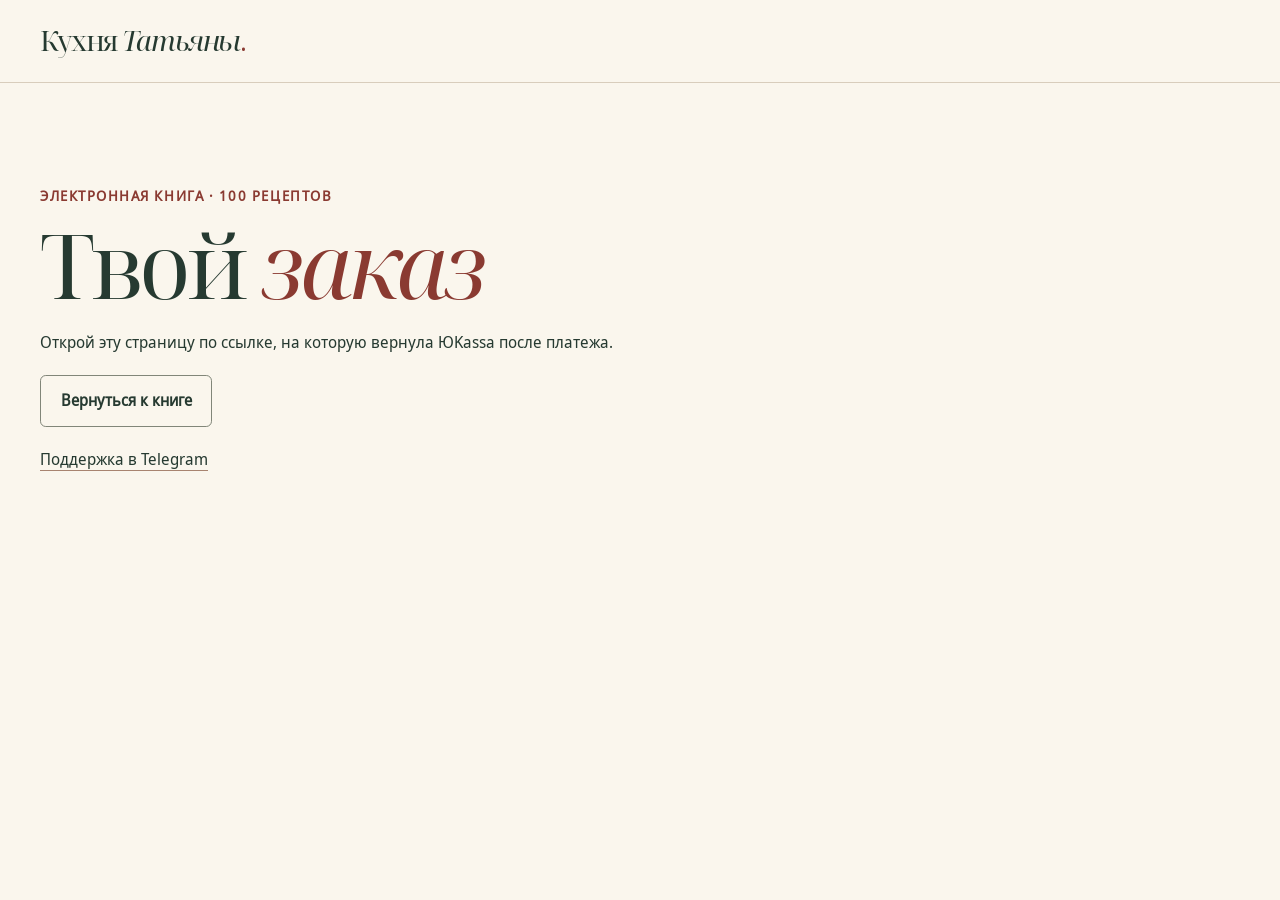
==== spasibo/index.html @ e4c2779b "Publish the Kuhnya Tatiany storefront" ====
<!doctype html>
<html lang="ru">
<head>
  <meta charset="utf-8">
  <meta name="viewport" content="width=device-width, initial-scale=1">
  <meta name="robots" content="noindex">
  <meta name="referrer" content="no-referrer">
  <title>Твой заказ · Кухня Татьяны</title>
  <link rel="stylesheet" href="/styles.css">
  <script src="/checkout.js" defer></script>
</head>
<body>
  <header class="header">
    <div class="wrap header-inner"><a class="mark" href="/">Кухня <i>Татьяны</i><span>.</span></a></div>
  </header>
  <main class="wrap section delivery" id="book-delivery">
    <p class="caption">Электронная книга · 100 рецептов</p>
    <h1>Твой <em>заказ</em></h1>
    <p role="status">Проверяем статус заказа…</p>
    <noscript>Включи JavaScript для проверки платежа и скачивания PDF.</noscript>
    <div class="offer-actions">
      <a class="button button-primary" id="download-book" rel="noreferrer" hidden>Скачать книгу в PDF</a>
      <button class="button button-outline" type="button" id="check-book-payment" hidden>Проверить снова</button>
      <a class="button button-outline" href="/#book">Вернуться к книге</a>
    </div>
    <p><a class="underlink" href="https://t.me/foodnutric_bot">Поддержка в Telegram</a></p>
  </main>
</body>
</html>
---- styles.css ----
@font-face {
  font-family: Recipe Serif;
  src: url("assets/heading.woff") format("woff");
  font-display: swap;
}
@font-face {
  font-family: Recipe Serif;
  src: url("assets/heading-italic.woff") format("woff");
  font-style: italic;
  font-display: swap;
}
@font-face {
  font-family: Recipe Sans;
  src: url("assets/body.woff") format("woff");
  font-display: swap;
}

:root {
  color-scheme: light;
  --paper: #faf6ed;
  --cream: #fffaf0;
  --ink: #263a31;
  --dark: #23362e;
  --muted: #565e52;
  --wine: #8a3a31;
  --wine-hover: #713027;
  --gold: #eccb99;
  --stone: #e5d9c7;
  --line: #d8cdbc;
  --sans: "Recipe Sans", system-ui, sans-serif;
  --serif: "Recipe Serif", Georgia, serif;
}

*, *::before, *::after { box-sizing: border-box; }
html { scroll-behavior: smooth; }
body {
  margin: 0;
  background: var(--paper);
  color: var(--ink);
  font: 1rem/1.56 var(--sans);
  -webkit-font-smoothing: antialiased;
}
img { display: block; max-width: 100%; }
p, h1, h2, h3, figure { margin: 0; }
a { color: inherit; }
button, input { font: inherit; }
button { cursor: pointer; }
[hidden] { display: none !important; }
:focus-visible { outline: 3px solid #b96145; outline-offset: 4px; }
.skip {
  position: absolute;
  z-index: 5;
  top: .5rem;
  left: .5rem;
  padding: .6rem 1rem;
  background: var(--cream);
  transform: translateY(-180%);
}
.skip:focus { transform: none; }
.wrap { width: min(100% - 5rem, 78rem); margin-inline: auto; }
.section { padding-block: clamp(4rem, 8vw, 7.5rem); }
h1, h2, h3 { font-family: var(--serif); font-weight: normal; }
h1, h2 { letter-spacing: -.048em; }
h1 { font-size: clamp(4.5rem, 7vw, 7.1rem); line-height: .99; }
h2 { font-size: clamp(2.8rem, 5.3vw, 5.2rem); line-height: 1.05; }
h3 { font-size: clamp(1.47rem, 2.4vw, 2.06rem); line-height: 1.16; letter-spacing: -.025em; }
h1 em, h2 em { color: var(--wine); font-weight: normal; }
.caption {
  color: var(--wine);
  font-size: .875rem;
  font-weight: 700;
  letter-spacing: .11em;
  text-transform: uppercase;
}
.small-note { color: var(--muted); font-size: .91rem; }
.header { border-bottom: 1px solid var(--line); }
.header-inner, .footer-inner {
  min-height: 5.1rem;
  display: flex;
  justify-content: space-between;
  align-items: center;
  gap: 2rem;
}
.mark {
  color: var(--ink);
  white-space: nowrap;
  text-decoration: none;
  font: 1.73rem/1 var(--serif);
  letter-spacing: -.05em;
}
.mark i { font-weight: normal; }
.mark span { color: var(--wine); }
nav { display: flex; gap: clamp(1.25rem, 3vw, 3rem); align-items: center; }
nav a { font-size: .98rem; text-decoration: none; }
nav a:hover, .underlink:hover { color: var(--wine); }
.button {
  display: inline-flex;
  min-height: 3.25rem;
  justify-content: center;
  align-items: center;
  padding: .82rem 1.22rem;
  border: 1px solid transparent;
  border-radius: .36rem;
  font-size: .97rem;
  font-weight: 700;
  line-height: 1.25;
  text-align: center;
  text-decoration: none;
  transition: background .18s ease, color .18s ease, border-color .18s ease;
}
.button-primary { background: var(--wine); color: white; }
.button-primary:hover { background: var(--wine-hover); }
.button-outline { border-color: #818679; color: var(--ink); background: transparent; }
.button-outline:hover { border-color: var(--ink); background: var(--stone); }
.button-light { background: var(--cream); color: var(--dark); }
.button-light:hover { background: var(--gold); }
.header-cta { min-height: 2.75rem; font-size: .93rem; }
.underlink { text-decoration: underline; text-underline-offset: .3em; text-decoration-color: #a88470; }

.hero {
  display: grid;
  grid-template-columns: 1fr 1.02fr;
  gap: clamp(2rem, 5.5vw, 5.6rem);
  align-items: center;
  min-height: 37rem;
  padding-block: clamp(3.1rem, 6vw, 5.4rem);
}
.hero h1 { margin-block: .92rem 1.5rem; }
.hero-lead { max-width: 29rem; color: var(--muted); font-size: clamp(1.08rem, 1.62vw, 1.27rem); line-height: 1.53; }
.hero-lead strong { color: var(--ink); }
.hero-actions, .sample-actions { display: flex; flex-wrap: wrap; align-items: center; gap: .8rem 1.25rem; margin-block: 1.65rem .65rem; }
.hero-art { position: relative; min-width: 0; }
.hero-photo {
  overflow: hidden;
  aspect-ratio: 1.12;
  border-radius: 5.5rem .45rem .45rem .45rem;
  background: #b89370;
}
.hero-photo img { width: 100%; height: 100%; object-fit: cover; object-position: 58% 51%; }
.cover {
  position: absolute;
  width: clamp(8.4rem, 34%, 13.7rem);
  height: auto;
  left: -1.7rem;
  bottom: 1.8rem;
  transform: rotate(-6deg);
  border-radius: .22rem;
  box-shadow: 0 1.05rem 2.55rem #20180e63, 0 .2rem .5rem #1e1b1240;
}
.hero-art figcaption { color: var(--muted); text-align: right; font-size: .85rem; padding: .65rem 0 0 5.2rem; }
.hero-art figcaption span { margin-inline: .18em; color: var(--wine); }
.facts {
  margin: 0;
  display: grid;
  grid-template-columns: repeat(3, 1fr);
  padding: 0;
  list-style: none;
  border-block: 1px solid var(--line);
}
.facts li { display: flex; align-items: center; justify-content: center; gap: 1rem; min-height: 6.25rem; }
.facts li + li { border-left: 1px solid var(--line); }
.facts strong { font: 3.4rem/.9 var(--serif); color: var(--wine); letter-spacing: -.05em; }
.facts span { font-size: .98rem; line-height: 1.33; }

.section-head { display: flex; align-items: flex-end; justify-content: space-between; gap: 2rem; margin-bottom: 2.1rem; }
.section-head p { max-width: 18rem; color: var(--muted); padding-bottom: .3rem; }
.meal-grid { display: grid; grid-template-columns: repeat(3, 1fr); gap: clamp(.9rem, 2.25vw, 1.75rem); }
.meal { min-width: 0; }
.meal > a { display: block; height: 100%; text-decoration: none; border-bottom: 1px solid var(--line); }
.meal img { width: 100%; height: auto; aspect-ratio: 1.21; object-fit: cover; border-radius: .4rem; }
.meal-body { padding: 1.06rem 0 1.5rem; }
.meal-meta { display: flex; justify-content: space-between; gap: .5rem; color: var(--wine); font-size: .87rem; font-weight: 700; margin-bottom: .55rem; }
.meal h3 { margin-bottom: .55rem; }
.meal a:hover h3 { color: var(--wine); }
.meal-body p { color: var(--muted); }

.inside { background: var(--dark); color: var(--cream); }
.inside-inner { display: grid; grid-template-columns: 1.05fr 1fr; align-items: center; gap: clamp(2.5rem, 7vw, 7.25rem); }
.inside .caption, .inside h2 em { color: var(--gold); }
.inside h2 { margin: .6rem 0 1.1rem; }
.inside-copy > p:not(.caption, .current-recipe, .small-note) { max-width: 30rem; color: #e5ddce; font-size: 1.1rem; }
.tabs { display: flex; gap: .55rem; flex-wrap: wrap; margin-top: 1.6rem; }
.tabs button {
  min-height: 2.88rem;
  padding: .55rem .97rem;
  border: 1px solid #a9b1a2;
  border-radius: .28rem;
  color: inherit;
  background: transparent;
  font-size: .96rem;
}
.tabs button[aria-pressed="true"] { background: var(--gold); border-color: var(--gold); color: var(--dark); }
.tabs button:hover:not([aria-pressed="true"]) { background: #405247; }
.current-recipe { font-size: 1.11rem; margin-top: .82rem; }
.inside .small-note { color: #ddd2bf; }
.inside .underlink { text-decoration-color: var(--gold); }
.inside .underlink:hover { color: var(--gold); }
.sample-visual { display: grid; justify-content: center; align-items: center; }
.page-open {
  display: block;
  width: min(100%, 24rem);
  margin-inline: auto;
  padding: .52rem;
  border-radius: .38rem;
  background: #ebdeca;
  box-shadow: 0 1rem 2rem #0c201878;
}
.page-open img { height: auto; width: 100%; border: 1px solid #c7b9a1; }

.offer h2 { margin: 0 0 1.05rem; }
.book-band { background: #ede2d1; }
.book-band-inner { display: grid; grid-template-columns: minmax(0, .91fr) minmax(0, 1.2fr); align-items: center; gap: clamp(1.65rem, 8vw, 8rem); padding-block: clamp(3rem, 6.5vw, 6rem); }
.author-photo { width: min(100%, 27rem); aspect-ratio: 1; height: auto; object-fit: cover; object-position: center 25%; border-radius: 48% 48% .4rem .4rem; }
.offer > p:not(.small-note) { max-width: 31rem; color: var(--muted); font-size: 1.1rem; }
.price { display: flex; align-items: center; flex-wrap: wrap; gap: .6rem 1rem; margin: 1.45rem 0 1.2rem; }
.price span { color: var(--wine); font: 2.9rem/1 var(--serif); letter-spacing: -.04em; }
.price small { color: var(--muted); font-size: .91rem; }
.offer .small-note { margin-top: .68rem; }
.faq { display: grid; grid-template-columns: minmax(0, .85fr) minmax(0, 1.2fr); gap: 2rem; }
.faq-list { border-top: 1px solid var(--line); }
.faq-list details { border-bottom: 1px solid var(--line); }
.faq-list summary { cursor: pointer; }
.faq-list summary { padding-block: .95rem; font-weight: 700; }
.faq-list details p { margin-bottom: 1rem; max-width: 35rem; color: var(--muted); }
footer { border-top: 1px solid var(--line); }

dialog {
  width: min(100% - 1.4rem, 42rem);
  max-height: 90dvh;
  border: 1px solid var(--line);
  border-radius: .45rem;
  background: var(--paper);
  color: var(--ink);
  padding: 0;
  box-shadow: 0 1.2rem 3rem #19241d50;
}
dialog::backdrop { background: #142219a8; }
.dialog-toolbar {
  position: sticky;
  z-index: 1;
  top: 0;
  display: flex;
  justify-content: flex-end;
  padding: .7rem 1rem;
  background: var(--paper);
  border-bottom: 1px solid var(--line);
}
.dialog-toolbar .button { min-height: 2.6rem; padding: .53rem .85rem; }
#dialog-recipe { padding: 1.35rem clamp(1rem, 4.5vw, 2.3rem) 2.2rem; }
#dialog-recipe h2 { font-size: clamp(2.04rem, 5vw, 3.1rem); }
#dialog-meta { margin-block: .65rem 1.35rem; color: var(--wine); }
#dialog-recipe h3 { margin-top: 1.15rem; }
#dialog-recipe ul, #dialog-recipe ol { padding-left: 1.35rem; }
#dialog-recipe li + li { margin-top: .4rem; }
.dialog-tip { color: var(--wine); }
#dialog-equipment { margin-top: .9rem; color: var(--muted); }

@media (max-width: 67rem) {
  .wrap { width: calc(100% - 3.4rem); }
  .hero { gap: 2.3rem; min-height: auto; }
  .hero h1 { font-size: clamp(3.8rem, 8.1vw, 5.9rem); }
  .cover { left: -.85rem; }
}

@media (max-width: 49rem) {
  .wrap { width: calc(100% - 2.25rem); }
  .header-inner, .footer-inner { gap: 1rem; min-height: 4.3rem; }
  .header nav { display: none; }
  .hero { grid-template-columns: minmax(0, 1fr); gap: 2rem; padding-block: 2.25rem 2.1rem; }
  .hero h1 { font-size: clamp(3.72rem, 10.8vw, 5.25rem); margin-bottom: 1.1rem; }
  .hero-photo { aspect-ratio: 1.24; border-top-left-radius: 4rem; }
  .hero-lead { font-size: 1.13rem; }
  .cover { width: 31%; left: .15rem; bottom: 1.5rem; max-width: 12rem; }
  .facts li { flex-direction: column; align-items: flex-start; padding: .8rem .55rem 1rem; gap: .39rem; text-align: left; min-height: auto; }
  .facts strong { font-size: 2.7rem; }
  .facts span { font-size: .87rem; }
  .facts span br { display: none; }
  .section { padding-block: 3.7rem; }
  .section-head { align-items: flex-start; flex-direction: column; gap: .8rem; }
  .section-head p { max-width: 21rem; }
  .inside-inner, .book-band-inner, .faq { grid-template-columns: minmax(0, 1fr); }
  .inside-inner { gap: 1.95rem; }
  .meal-grid { gap: .8rem; }
  .meal h3 { font-size: 1.45rem; }
  .meal-meta { display: block; }
  .meal-meta span { display: block; }
  .book-band-inner { gap: 1.6rem; }
  .author-photo { width: min(70%, 16rem); }
}
@media (max-width: 33rem) {
  .header-cta { padding-inline: .56rem; font-size: .87rem; }
  .mark { font-size: 1.43rem; }
  .meal-grid { grid-template-columns: minmax(0, 1fr); gap: 1.1rem; }
  .meal > a { display: grid; grid-template-columns: 6.9rem minmax(0, 1fr); align-items: center; gap: 1rem; padding-bottom: 1.05rem; }
  .meal img { aspect-ratio: 1; }
  .meal-body { padding: 0; }
  .meal h3 { margin-bottom: .32rem; }
  .meal-body p { font-size: .94rem; }
  .meal-meta { display: flex; flex-wrap: wrap; gap: .16rem .5rem; margin-bottom: .35rem; }
  .hero-actions, .sample-actions { gap: .65rem 1rem; }
  .hero-art figcaption { font-size: .81rem; }
  .footer-inner nav { gap: .8rem; }
  .footer-inner nav a { font-size: .87rem; }
}
@media (max-width: 24rem) {
  .header-inner { gap: .45rem; }
  .mark { font-size: 1.23rem; }
  .header-cta { font-size: .8rem; }
  .facts span { font-size: .81rem; }
  .hero h1 { font-size: clamp(2.9rem, 14vw, 3.7rem); }
  .meal > a { grid-template-columns: 5.4rem minmax(0, 1fr); gap: .7rem; }
}
@media (prefers-reduced-motion: reduce) {
  *, *::before, *::after { scroll-behavior: auto !important; transition: none !important; }
}

.shop-footer .footer-inner { flex-wrap: wrap; }
.shop-footer nav { flex-wrap: wrap; gap: .7rem 1.55rem; }
.seller-details {
  display: flex;
  flex-wrap: wrap;
  justify-content: space-between;
  gap: .3rem 1.5rem;
  padding-block: .8rem 1.45rem;
  border-top: 1px solid var(--line);
  color: var(--muted);
  font-size: .9rem;
}
.offer-actions { display: flex; flex-wrap: wrap; align-items: center; gap: .65rem 1.1rem; }
@media (max-width: 49rem) {
  .shop-footer .footer-inner { flex-direction: column; align-items: flex-start; justify-content: flex-start; padding-block: 1.1rem; }
}

.hero h1 { font-size: clamp(3.45rem, 6.65vw, 6.4rem); }
.contents {
  display: grid;
  grid-template-columns: minmax(0, 1.24fr) minmax(0, .76fr);
  align-items: start;
  gap: clamp(2rem, 7vw, 7rem);
}
.contents-lead { max-width: 36rem; margin-top: 1.1rem; color: var(--muted); }
.dinner-list { margin: 1.4rem 0 1rem; padding: 0; list-style: none; }
.dinner-list li {
  display: flex;
  align-items: baseline;
  justify-content: space-between;
  gap: .65rem 1rem;
  border-top: 1px solid var(--line);
  padding: .72rem 0;
}
.dinner-list li:last-child { border-bottom: 1px solid var(--line); }
.dinner-list li span:last-child { color: var(--wine); white-space: nowrap; }
.chapter-details summary { cursor: pointer; padding-block: .45rem; color: var(--wine); font-weight: 700; }
.chapter-details dl { margin: .4rem 0 0; }
.chapter-details dl div { padding: .47rem 0; }
.chapter-details dt { font-weight: 700; }
.chapter-details dd { margin: 0; color: var(--muted); }
.dinner-visual { max-width: 23rem; justify-self: center; align-self: center; }
.dinner-visual img { width: 100%; height: auto; border: 1px solid var(--line); border-radius: .25rem; }
.dinner-visual figcaption { margin-top: .55rem; color: var(--muted); text-align: center; font-size: .9rem; }
.offer-cover { width: min(100%, 19rem); height: auto; justify-self: center; border-radius: .26rem; box-shadow: 0 .9rem 2rem #282c2636; }
.offer-list { padding-left: 1.17rem; margin-block: 1rem; max-width: 38rem; }
.offer-list li + li { margin-top: .35rem; }
.offer-status { margin: .85rem 0 .65rem; }
#dialog-meta { margin-bottom: .25rem; }
#dialog-nutrition { margin-bottom: 1.2rem; }
.dialog-book { display: inline-block; margin-top: 1.2rem; }
@media (max-width: 49rem) {
  .hero h1 { font-size: clamp(3.25rem, 10.5vw, 5.25rem); }
  .hero-art { max-width: 35rem; }
  .contents { grid-template-columns: minmax(0, 1fr); }
  .dinner-visual { width: min(100%, 19rem); }
  .offer-cover { width: min(58%, 14.5rem); justify-self: start; }
}
@media (max-width: 24rem) {
  .hero h1 { font-size: clamp(2.72rem, 12vw, 3.55rem); }
  .hero-actions .button { padding-inline: .72rem; }
}

.checkout-form { max-width: 28rem; display: grid; gap: .65rem; margin-block: 1rem; }
.checkout-form label { font-weight: 700; }
.checkout-form input {
  min-height: 3.05rem;
  inline-size: 100%;
  padding: .55rem .8rem;
  border: 1px solid var(--line);
  border-radius: .36rem;
  background: var(--cream);
  color: inherit;
}
.checkout-form button:disabled { opacity: .67; cursor: wait; }
.checkout-error { color: var(--wine); font-weight: 700; }
.delivery h1 { margin-block: .8rem 1.35rem; }
.delivery .offer-actions { margin-block: 1.25rem; }
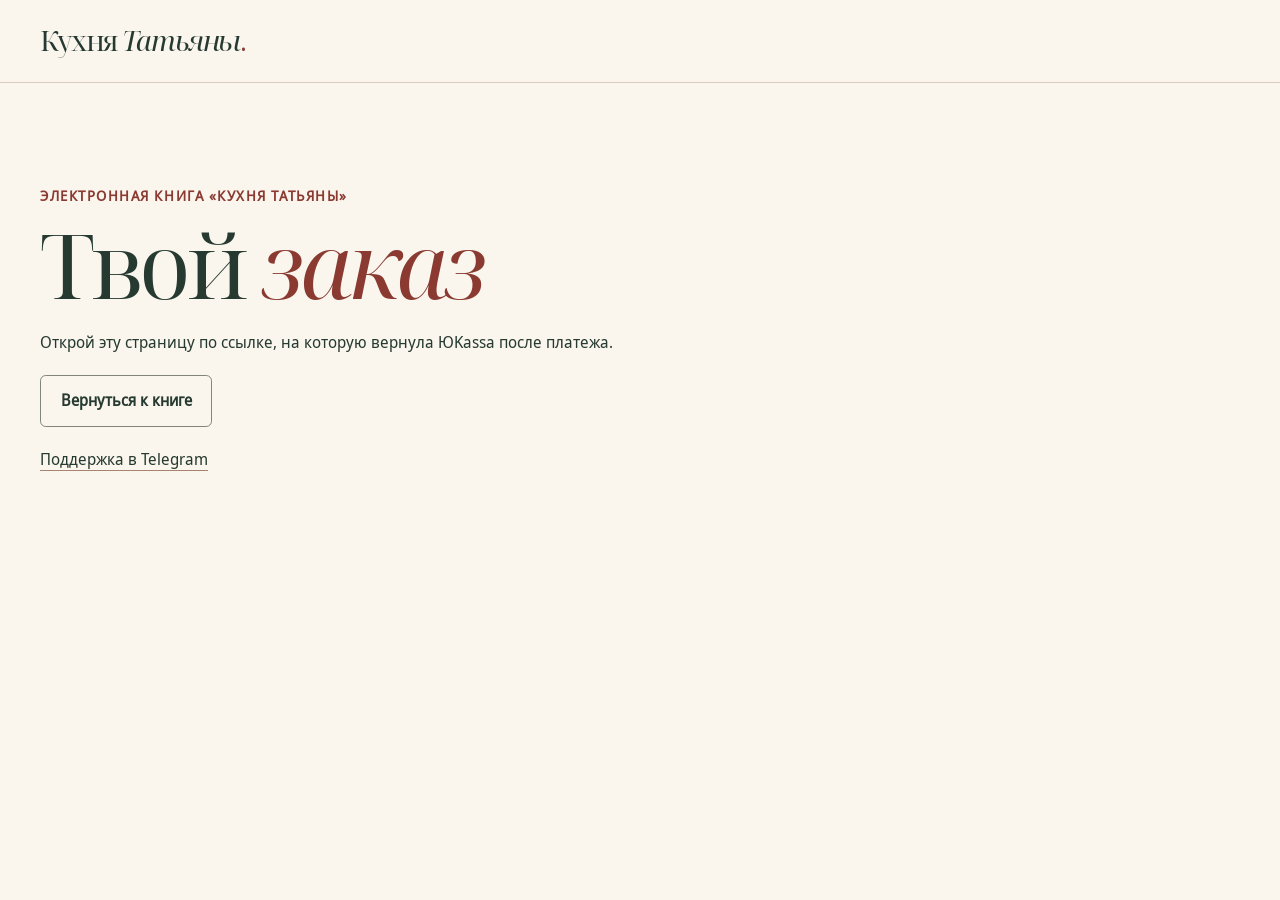
==== commit 810cc908: "Show the illustrated 50-recipe cookbook bonus" ====
--- a/spasibo/index.html
+++ b/spasibo/index.html
@@ -14,7 +14,7 @@
     <div class="wrap header-inner"><a class="mark" href="/">Кухня <i>Татьяны</i><span>.</span></a></div>
   </header>
   <main class="wrap section delivery" id="book-delivery">
-    <p class="caption">Электронная книга · 100 рецептов</p>
+    <p class="caption">Электронная книга «Кухня Татьяны»</p>
     <h1>Твой <em>заказ</em></h1>
     <p role="status">Проверяем статус заказа…</p>
     <noscript>Включи JavaScript для проверки платежа и скачивания PDF.</noscript>
--- a/styles.css
+++ b/styles.css
@@ -362,6 +362,34 @@
 .offer-list { padding-left: 1.17rem; margin-block: 1rem; max-width: 38rem; }
 .offer-list li + li { margin-top: .35rem; }
 .offer-status { margin: .85rem 0 .65rem; }
+.hero-bonus-link {
+  display: inline-block;
+  margin-top: .45rem;
+  color: var(--ink);
+  font-size: .95rem;
+  font-weight: 600;
+  text-underline-offset: .26em;
+}
+.hero-bonus-link span { margin-inline-start: .3em; }
+.bonus { background: #e9e9dd; }
+.bonus .section-head p { max-width: 21rem; }
+.bonus-grid { display: grid; grid-template-columns: repeat(2, minmax(0, 1fr)); gap: 1.25rem; }
+.bonus-card {
+  min-width: 0;
+  overflow: hidden;
+  border: 1px solid var(--line);
+  border-radius: .55rem;
+  background: #fffcf5;
+}
+.bonus-card img { width: 100%; height: auto; aspect-ratio: 680 / 426; object-fit: cover; }
+.bonus-card-copy { padding: clamp(1.25rem, 3vw, 2.1rem); }
+.bonus-card h3 { font: clamp(1.7rem, 3vw, 2.4rem)/1.08 var(--serif); color: var(--ink); }
+.bonus-card ul { margin: .8rem 0 0; padding-inline-start: 1.15rem; color: var(--muted); }
+.bonus-card li + li { margin-top: .38rem; }
+.bonus-cta { margin-top: 1.45rem; }
+@media (max-width: 40rem) {
+  .bonus-grid { grid-template-columns: minmax(0, 1fr); }
+}
 #dialog-meta { margin-bottom: .25rem; }
 #dialog-nutrition { margin-bottom: 1.2rem; }
 .dialog-book { display: inline-block; margin-top: 1.2rem; }
